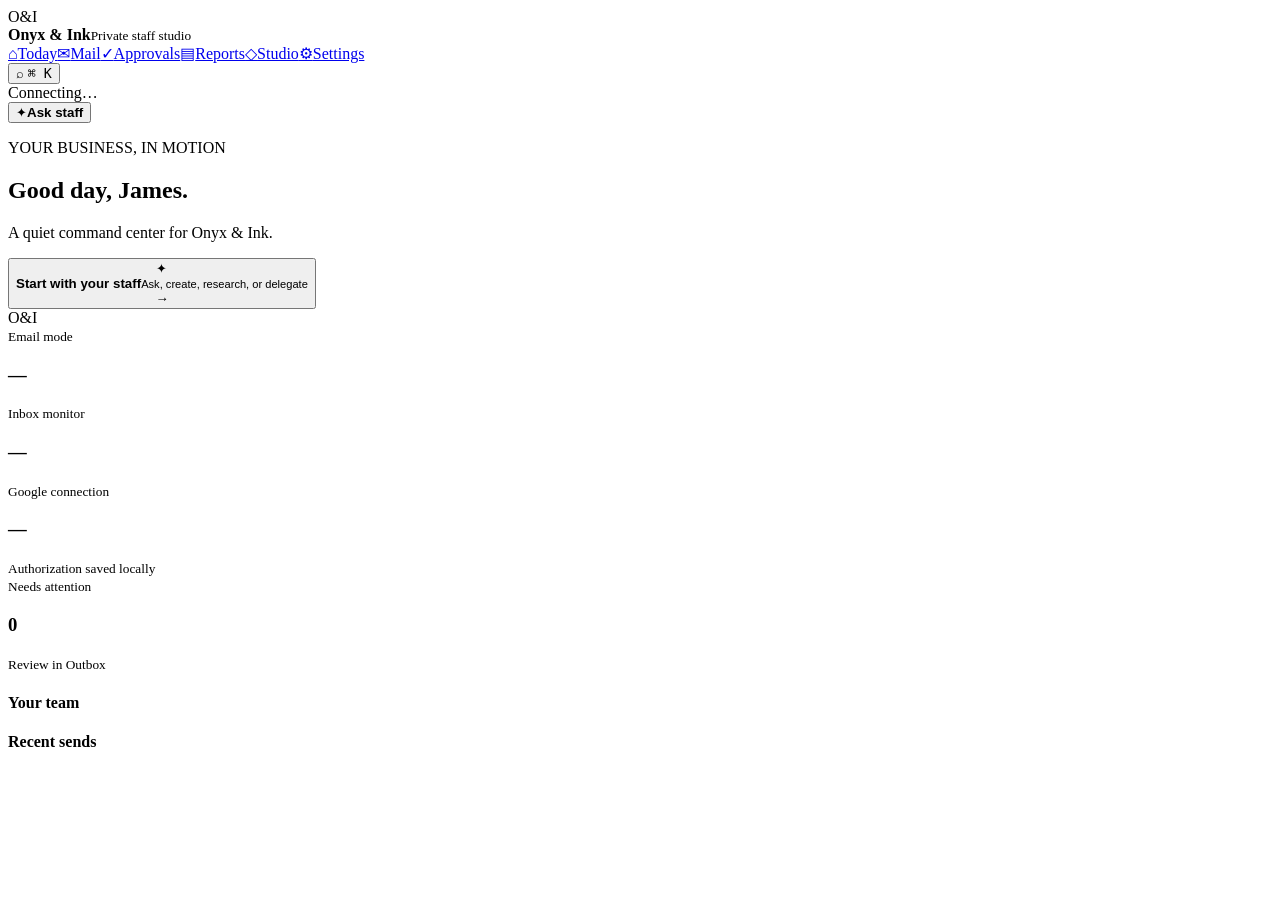
==== dashboard/index.html @ d78c7f20 "Back up Onyx and Ink application changes" ====
<!doctype html><html lang="en"><head><meta charset="utf-8"><meta name="viewport" content="width=device-width,initial-scale=1,viewport-fit=cover"><title>Onyx & Ink • Staff</title><link rel="stylesheet" href="/style.css?v=20261005-reports2"><script src="/app.js?v=20261005-reports2" defer></script></head><body>
<div class="app">
<header class="topbar"><div class="topbarInner">
<div class="brand"><div class="brandMark">O<span>&amp;</span>I</div><div><b>Onyx &amp; Ink</b><small>Private staff studio</small></div></div>
<nav class="nav" aria-label="Primary navigation">
<a href="/overview" data-nav="overview"><span class="navIcon">⌂</span><span>Today</span></a><a href="/inbox" data-nav="inbox"><span class="navIcon">✉</span><span>Mail</span><span class="bdg" id="unreadBadge" hidden></span></a><a href="/activity" data-nav="activity"><span class="navIcon">✓</span><span>Approvals</span><span class="bdg" id="actBadge" hidden></span></a><a href="/reports" data-nav="reports"><span class="navIcon">▤</span><span>Reports</span></a><a href="/files" data-nav="files"><span class="navIcon">◇</span><span>Studio</span></a><a href="/settings" data-nav="settings"><span class="navIcon">⚙</span><span>Settings</span></a>
</nav>
<div class="topActions"><button id="openPalette" class="kbd" type="button" aria-label="Search and jump">⌕ <kbd>⌘ K</kbd></button><div class="connectionPill"><span class="liveDot"></span><span id="connection">Connecting…</span></div></div>
</div></header>

<div class="ctr"><div class="toolbar"><div class="team" id="team"></div></div><button id="toggleChat" class="chatLaunch" aria-controls="chatPanel" aria-expanded="false"><span>✦</span><b>Ask staff</b></button>

<section class="pg" data-page="overview"><div class="hero"><div class="heroCopy"><p class="eyebrow">YOUR BUSINESS, IN MOTION</p><h1 id="greeting">Good day, James.</h1><p class="mut">A quiet command center for Onyx &amp; Ink.</p><button class="heroAction" id="heroChat" type="button"><span>✦</span><div><b>Start with your staff</b><small>Ask, create, research, or delegate</small></div><i>→</i></button></div><div class="heroOrb" aria-hidden="true"><i></i><i></i><i></i><span>O&amp;I</span></div></div>
<div class="grid g4"><article class="card"><small>Email mode</small><h3 id="mode">—</h3><small id="modeNote"></small></article><article class="card"><small>Inbox monitor</small><h3 id="monitor">—</h3><small id="monitorNote"></small></article><article class="card"><small>Google connection</small><h3 id="google">—</h3><small>Authorization saved locally</small></article><article class="card"><small>Needs attention</small><h3 id="attnCount">0</h3><small>Review in Outbox</small></article></div>
<h4>Your team</h4><div class="grid g4" id="agents"></div>
<h4>Recent sends</h4><div class="tableWrap"><table><tbody id="recent"></tbody></table></div></section>

<section class="pg" data-page="inbox" hidden><div class="inbox"><div class="list"><div class="head"><b>Inbox</b><div class="buttons"><button id="composeMail" class="btn sm">New email</button><button id="refreshInbox" class="btn g sm">Refresh</button></div></div>
<label class="lbl">Mailbox <select id="mailboxSelect"><option value="all">All inboxes</option></select></label><label class="lbl">Show <select id="inboxView"><option value="visible">Inbox</option><option value="hidden">Hidden from dashboard</option><option value="all">All dashboard messages</option></select></label><input id="inboxSearch" type="search" placeholder="Search loaded emails…" aria-label="Search emails"><div id="inboxNotice" role="status"></div><div id="inboxList"><p class="empty">Loading…</p></div><button id="moreInbox" class="btn g" hidden>Load more</button><p class="mut small">Cleanup hides older emails here only. Gmail keeps them.</p></div>
<div id="reader" hidden><div class="readerTools"><button id="hideMail" class="btn g sm">Hide from dashboard</button><button id="deleteMail" class="btn g sm">Delete from Gmail</button><button id="closeReader" class="btn g sm">Close</button></div><h2 id="mailSubject"></h2><small id="mailMeta"></small><pre id="mailBody"></pre><p class="mut small" id="mailAttachments"></p>
<div class="reply"><div class="bar">Reply as <select id="replySender"><option value="Owner">CEO</option><option value="Shared">Shared inbox</option><option value="Morgan">Morgan — COO</option><option value="Avery">Avery — Marketing</option><option value="Jordan">Jordan — IT</option><option value="Cameron">Cameron — Legal &amp; HR</option></select><span id="replyTo"></span></div>
<div class="draftTag" id="draftTag" hidden><span id="draftTagText"></span><span class="tweaks"><button type="button" class="lnk" id="regen">Regenerate</button><button type="button" class="lnk" data-tweak="Make it shorter">Shorter</button><button type="button" class="lnk" data-tweak="Make it friendlier">Friendlier</button><button type="button" class="lnk" data-tweak="Make it more formal">More formal</button></span></div>
<div class="attachmentPicker"><label class="btn g sm">Attach files <input id="replyFiles" type="file" multiple hidden></label><div id="replyFileList" class="attachmentList"></div></div><textarea id="replyBody" maxlength="20000" placeholder="Write your reply, or let an agent draft it…" aria-label="Reply message"></textarea>
<div class="buttons spread"><button id="askDraft" class="btn g">✦ Draft with <span id="draftWho">Morgan</span></button><span class="mut small">Ctrl+Enter to save</span><button id="sendReply" class="btn">Save for approval</button></div></div></div></div></section>

<section class="pg" data-page="activity" hidden><div class="head"><div><h2>Outbox</h2><p class="mut">Outside email waits here for approval. Important internal questions and staff updates send automatically. Unconfirmed mail is never resent automatically.</p></div><button id="checkDelivery" class="btn g">Check delivery</button></div>
<h4>Awaiting approval <span class="bdg" id="draftBadge" hidden></span></h4><div id="approvals"></div>
<h4>Needs attention</h4><div class="head"><p class="mut small" id="badHelp"></p><button id="dismissBad" class="btn g sm" hidden>Dismiss all</button></div><div id="attentionList"></div>
<h4>Sent history</h4><div class="tableWrap"><table><thead><tr><th>When</th><th>From / to</th><th>Message</th><th>Status</th></tr></thead><tbody id="rows"></tbody></table></div></section>

<section class="pg" data-page="reports" hidden><div class="head"><div><h2>Staff reports</h2><p class="mut">Every assignment has its own report inside a project.</p></div><button id="newReport" class="btn">New report</button></div><div class="projectToolbar"><label>Project <select id="reportProject" aria-label="Report project"></select></label><div class="newProject"><input id="newProjectName" maxlength="80" placeholder="New project name" aria-label="New project name"><button id="createProject" class="btn g">Create project</button><button id="deleteProject" class="btn danger">Delete project</button></div></div><p id="projectNotice" class="mut small">New agent reports save to the selected project.</p><div class="sw" id="reportFilters"></div><div class="rep"><div id="reportList"></div><div class="reportViewer"><div id="reportMeta" class="reportMeta" hidden><div><b id="reportName"></b><small id="reportDates"></small></div><div class="buttons"><button id="downloadReport" class="btn g">Download PDF</button><button id="exportReport" class="btn">Export to Google Docs</button><a id="openGoogleReport" class="btn g" target="_blank" rel="noopener noreferrer" hidden>Open Google Doc</a></div></div><article id="reportBody" class="reportDocument"><p class="empty">Select a report.</p></article></div></div></section>

<section class="pg" data-page="files" hidden><h2>Created files</h2><p class="mut">Reports and designs created in chat. Workspace documents are linked in the conversation.</p><div id="artifactList" class="grid g4"></div><h4>Recent agent actions</h4><div id="actionList"></div></section>
<section class="pg settingsPage" data-page="settings" hidden><div class="pageIntro"><p class="eyebrow">CONTROL CENTER</p><h2>Settings</h2><p class="mut">Connections, automations, and preferences—kept private on this Mac.</p></div>
<div class="row"><div><b>Dashboard inbox cleanup</b><br><small>Automatically hide older messages from this dashboard. Never deletes or archives Gmail mail. Hidden emails can be restored.</small></div><div class="buttons"><select id="cleanupDays" aria-label="Inbox cleanup"><option value="0">Never</option><option value="7">After 7 days</option><option value="30" selected>After 30 days</option><option value="90">After 90 days</option></select><button id="saveCleanup" class="btn g">Save cleanup</button></div></div>
<div class="row"><div><b>Outside email mode</b><br><small>Draft keeps customer and other outside messages for your approval. Staff and CEO messages send automatically.</small></div><div class="buttons"><select id="modeSelect" aria-label="Outside email mode"><option value="off">Off</option><option value="draft">Draft</option><option value="send">Live</option></select><button id="saveMode" class="btn g">Save mode</button></div></div>
<div class="row"><div><b>Email connection</b><br><small id="smtpNotice">Test authentication without sending mail.</small></div><button id="checkSmtp" class="btn g">Check connection</button></div>
<div class="row"><div><b>Important email copy</b><br><small><span id="importantCc"></span> receives a CC only for CEO blockers, urgent risks, failures, and messages requiring human input. Routine reports remain in the dashboard.</small></div></div>
<div class="row"><div><b>Inbox monitor</b><br><small id="monitorLine"></small></div><div class="buttons"><button id="start" class="btn">Start</button><button id="stop" class="btn g">Stop</button></div></div>
<div class="row"><div><b>Autonomous staff</b><br><small id="autonomyStatus">Loading…</small><label class="chk"><input id="autoEnabled" type="checkbox"> Keep each agent working independently during these hours</label><label>Objective <textarea id="autoObjective" maxlength="2000" rows="5"></textarea></label><label>Start time <input id="autoStart" type="time"></label><label>Stop time <input id="autoStop" type="time"></label><small>Agents continuously take the next useful assignment in their own departments. Leave both times blank to operate all day. Shared Groq pacing automatically pauses requests when request or token capacity requires it.</small></div><div class="buttons"><button id="stopAutonomy" class="btn g">Stop now</button><button id="runAutonomy" class="btn g">Start now</button><button id="saveAutonomy" class="btn">Save hours</button></div></div>
<div class="row"><div><b>Wi-Fi access</b><br><small id="wifiUrl"></small><br><a href="/ca.crt">Download local trust certificate</a><p id="wifiPassword" class="mono"></p></div><button id="showWifiPassword" class="btn g">Show password on this Mac</button></div>
<div class="row"><div><b>Google Workspace</b><br><small id="workspaceStatus"></small><p class="mut small">Connect Drive, Docs, Sheets, Slides, and your calendar on this Mac. If Google reports a disabled service, enable that API in your existing Google Cloud project.</p><p id="workspaceNotice" class="mut small"></p></div><div class="buttons"><button id="checkWorkspace" class="btn g">Check connection</button><button id="connectWorkspace" class="btn g">Connect Google Workspace</button></div></div>
<div class="row"><div><b>Cloudflare designs</b><br><small id="cloudflareStatus"></small><label>Account ID <input id="cfAccount" autocomplete="off" maxlength="32" placeholder="Cloudflare account ID"></label><label>API token <input id="cfToken" type="password" autocomplete="off" placeholder="Workers AI token (blank keeps current)"></label><label class="chk"><input id="cfFree" type="checkbox"> My Cloudflare account uses the Workers Free plan</label><small>50 image attempts per day locally; no paid fallback. Credentials stay on this Mac.</small></div><div class="buttons"><button id="testCloudflare" class="btn g">Test image generation</button><button id="saveCloudflare" class="btn g">Save Cloudflare</button></div></div>
<div class="row"><div><b>Tavily web research</b><br><small id="tavilyStatus">Enter a Tavily API key to give every agent current web search.</small><label>API key <input id="tavilyToken" type="password" autocomplete="off" placeholder="Tavily key (blank keeps current)"></label><small>Uses Tavily’s free monthly credits. The key stays on this Mac and is never returned to the browser.</small></div><div class="buttons"><button id="testTavily" class="btn g">Test search</button><button id="saveTavily" class="btn">Save Tavily</button></div></div>
<div><div class="head"><div><b>Agent email signatures</b><p class="mut small">Edit the plain-text signature automatically added to drafts, replies, reports, and staff updates.</p></div><div class="buttons"><button id="resetSignatures" class="btn g">Restore defaults</button><button id="saveSignatures" class="btn">Save signatures</button></div></div><div id="signatureList" class="grid g4"></div></div>
<div class="row"><div><b>Telegram agent chat</b><br><small id="telegramStatus"></small><br><input id="telegramToken" type="password" autocomplete="off" placeholder="Bot token (blank keeps current)"><label class="chk"><input id="telegramEnabled" type="checkbox"> Enable Telegram</label><p id="telegramPairCode" class="mut"></p></div><div class="buttons"><button id="saveTelegram" class="btn g">Save</button><button id="pairTelegram" class="btn g">Pairing code</button></div></div></section>
</div>

<aside class="right" id="chatPanel" hidden><div class="needsBox"><h4>Needs attention <span class="bdg" id="needBadge" hidden></span></h4><div id="needs"></div></div>
<div class="chat"><label class="chatSwitch">Chat with <select id="chatAgent" aria-label="Chat agent"><option>Morgan</option><option>Avery</option><option>Jordan</option><option>Cameron</option></select></label><div class="head"><h4>Ask <span id="cw"></span></h4><button id="closeChat" class="btn g sm" aria-label="Close agent chat">Close</button></div><div id="chatHistory" class="msgs"></div><div class="chips" id="chips"></div>
<form id="chatForm" class="in"><input id="chatBody" maxlength="4000" placeholder="Ask your agent…" aria-label="Message to agent" required><button id="sendChat" class="btn">Send</button></form><p id="chatNotice" class="small mut" role="status"></p><small class="mut">Shared with Telegram · create reports, designs, and Workspace files. Internal questions send automatically; outside email requires approval.</small></div></aside></div>

<dialog id="confirmDlg"><div class="confirmGlyph" aria-hidden="true">✓</div><p class="eyebrow">ONE LAST CHECK</p><h2>Please confirm</h2><p id="confirmText"></p><div class="confirmActions"><button id="confirmNo" class="btn g" type="button">Cancel</button><button id="confirmOk" class="btn" type="button">Confirm</button></div></dialog>
<dialog id="reportEditor"><div class="buttons spread"><div><p class="eyebrow">PROJECT REPORT</p><h2>Create report</h2></div><button id="closeReportEditor" class="btn g sm" type="button">Close</button></div><p id="reportProjectLabel" class="mut"></p><label>Prepared by <select id="reportAgent"><option>Morgan</option><option>Avery</option><option>Jordan</option><option>Cameron</option></select></label><label>Report title <input id="reportTitle" maxlength="160" placeholder="Clear report name"></label><label>Report <textarea id="reportText" maxlength="50000" rows="14" placeholder="Write the report here…"></textarea></label><div class="buttons spread"><button id="cancelReport" class="btn g" type="button">Cancel</button><button id="saveReport" class="btn" type="button">Create report</button></div></dialog>
<div id="toasts" aria-live="polite"></div>
<dialog id="palette"><input id="paletteInput" placeholder="Jump to a page, agent or action…" autocomplete="off" aria-label="Command search"><div id="paletteList"></div></dialog>
<dialog id="composeDetail"><h2>New email</h2><label>From <select id="composeSender"><option value="Owner">CEO</option><option value="Shared">Shared inbox</option><option value="Morgan">Morgan</option><option value="Avery">Avery</option><option value="Jordan">Jordan</option><option value="Cameron">Cameron</option></select></label><label>To <input id="composeTo" type="email" placeholder="One recipient’s email" required></label><label>Subject <input id="composeSubject" maxlength="190" required></label><div class="attachmentPicker"><label class="btn g sm">Attach files <input id="composeFiles" type="file" multiple hidden></label><div id="composeFileList" class="attachmentList"></div></div><textarea id="composeBody" maxlength="20000" aria-label="Email body"></textarea><p class="mut small">The configured owner BCC address is included.</p><div class="buttons spread"><button id="composeClose" class="btn g">Cancel</button><button id="sendCompose" class="btn">Send email</button></div></dialog>
<dialog id="detail"><div class="buttons spread"><h2 id="detailTitle"></h2><button id="close" class="btn g sm">Close</button></div><p id="detailMeta" class="mut"></p><pre id="detailBody"></pre><div class="buttons" id="detailActions"></div></dialog>
</body></html>
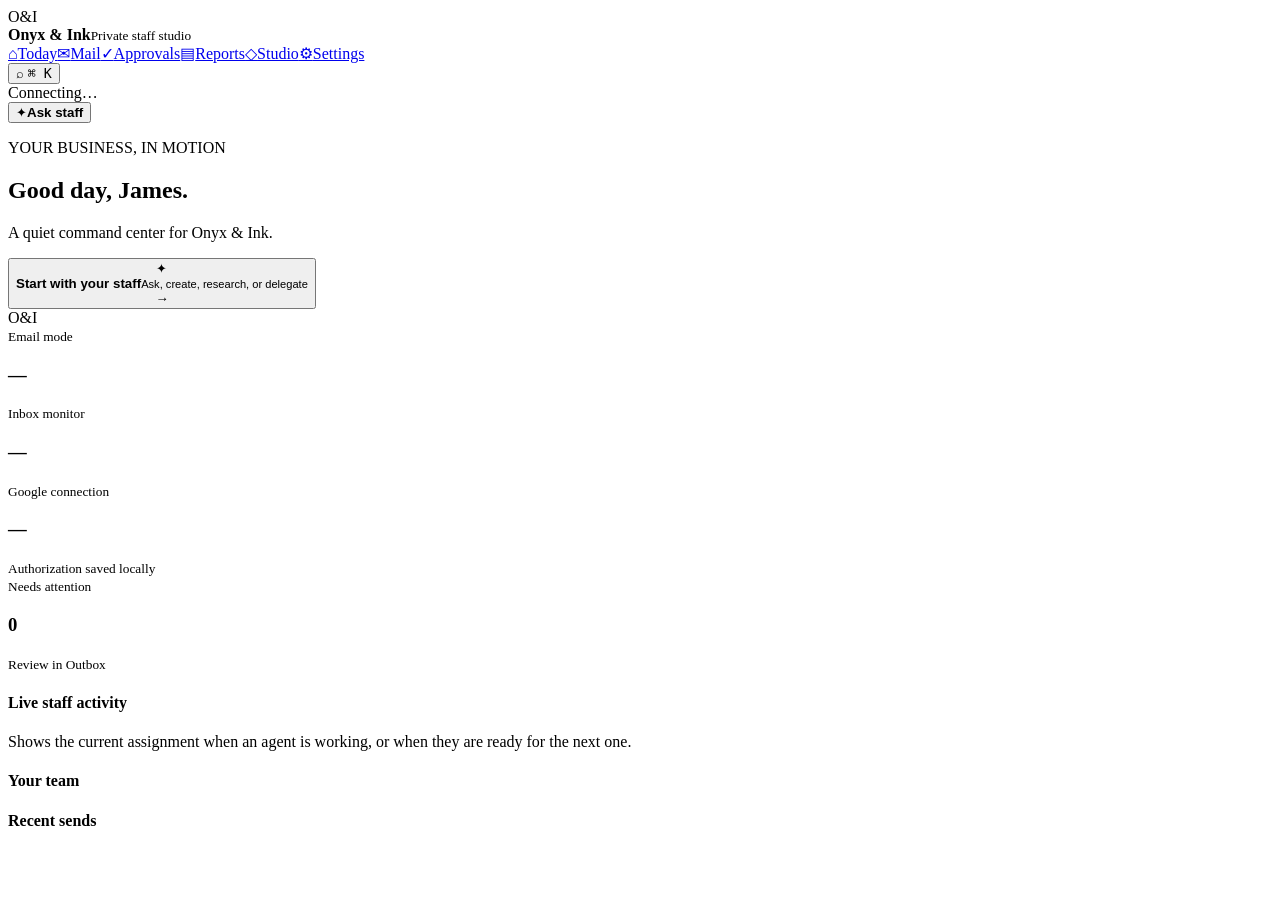
==== commit 5476da5c: "Back up dashboard improvements" ====
--- a/dashboard/index.html
+++ b/dashboard/index.html
@@ -1,4 +1,4 @@
-<!doctype html><html lang="en"><head><meta charset="utf-8"><meta name="viewport" content="width=device-width,initial-scale=1,viewport-fit=cover"><title>Onyx & Ink • Staff</title><link rel="stylesheet" href="/style.css?v=20261005-reports2"><script src="/app.js?v=20261005-reports2" defer></script></head><body>
+<!doctype html><html lang="en"><head><meta charset="utf-8"><meta name="viewport" content="width=device-width,initial-scale=1,viewport-fit=cover"><title>Onyx & Ink • Staff</title><link rel="stylesheet" href="/style.css?v=20261009-et"><script src="/app.js?v=20261009-et" defer></script></head><body>
 <div class="app">
 <header class="topbar"><div class="topbarInner">
 <div class="brand"><div class="brandMark">O<span>&amp;</span>I</div><div><b>Onyx &amp; Ink</b><small>Private staff studio</small></div></div>
@@ -12,13 +12,14 @@
 
 <section class="pg" data-page="overview"><div class="hero"><div class="heroCopy"><p class="eyebrow">YOUR BUSINESS, IN MOTION</p><h1 id="greeting">Good day, James.</h1><p class="mut">A quiet command center for Onyx &amp; Ink.</p><button class="heroAction" id="heroChat" type="button"><span>✦</span><div><b>Start with your staff</b><small>Ask, create, research, or delegate</small></div><i>→</i></button></div><div class="heroOrb" aria-hidden="true"><i></i><i></i><i></i><span>O&amp;I</span></div></div>
 <div class="grid g4"><article class="card"><small>Email mode</small><h3 id="mode">—</h3><small id="modeNote"></small></article><article class="card"><small>Inbox monitor</small><h3 id="monitor">—</h3><small id="monitorNote"></small></article><article class="card"><small>Google connection</small><h3 id="google">—</h3><small>Authorization saved locally</small></article><article class="card"><small>Needs attention</small><h3 id="attnCount">0</h3><small>Review in Outbox</small></article></div>
+<h4>Live staff activity</h4><p class="mut small">Shows the current assignment when an agent is working, or when they are ready for the next one.</p><div class="grid g4" id="agentActivity"></div>
 <h4>Your team</h4><div class="grid g4" id="agents"></div>
 <h4>Recent sends</h4><div class="tableWrap"><table><tbody id="recent"></tbody></table></div></section>
 
 <section class="pg" data-page="inbox" hidden><div class="inbox"><div class="list"><div class="head"><b>Inbox</b><div class="buttons"><button id="composeMail" class="btn sm">New email</button><button id="refreshInbox" class="btn g sm">Refresh</button></div></div>
 <label class="lbl">Mailbox <select id="mailboxSelect"><option value="all">All inboxes</option></select></label><label class="lbl">Show <select id="inboxView"><option value="visible">Inbox</option><option value="hidden">Hidden from dashboard</option><option value="all">All dashboard messages</option></select></label><input id="inboxSearch" type="search" placeholder="Search loaded emails…" aria-label="Search emails"><div id="inboxNotice" role="status"></div><div id="inboxList"><p class="empty">Loading…</p></div><button id="moreInbox" class="btn g" hidden>Load more</button><p class="mut small">Cleanup hides older emails here only. Gmail keeps them.</p></div>
 <div id="reader" hidden><div class="readerTools"><button id="hideMail" class="btn g sm">Hide from dashboard</button><button id="deleteMail" class="btn g sm">Delete from Gmail</button><button id="closeReader" class="btn g sm">Close</button></div><h2 id="mailSubject"></h2><small id="mailMeta"></small><pre id="mailBody"></pre><p class="mut small" id="mailAttachments"></p>
-<div class="reply"><div class="bar">Reply as <select id="replySender"><option value="Owner">CEO</option><option value="Shared">Shared inbox</option><option value="Morgan">Morgan — COO</option><option value="Avery">Avery — Marketing</option><option value="Jordan">Jordan — IT</option><option value="Cameron">Cameron — Legal &amp; HR</option></select><span id="replyTo"></span></div>
+<div class="reply"><div class="bar">Reply as <select id="replySender"><option value="Owner">James — CEO</option><option value="Shared">Shared inbox</option><option value="Morgan">Morgan — COO</option><option value="Avery">Avery — Marketing</option><option value="Jordan">Jordan — IT</option><option value="Cameron">Cameron — Legal &amp; HR</option></select><span id="replyTo"></span></div>
 <div class="draftTag" id="draftTag" hidden><span id="draftTagText"></span><span class="tweaks"><button type="button" class="lnk" id="regen">Regenerate</button><button type="button" class="lnk" data-tweak="Make it shorter">Shorter</button><button type="button" class="lnk" data-tweak="Make it friendlier">Friendlier</button><button type="button" class="lnk" data-tweak="Make it more formal">More formal</button></span></div>
 <div class="attachmentPicker"><label class="btn g sm">Attach files <input id="replyFiles" type="file" multiple hidden></label><div id="replyFileList" class="attachmentList"></div></div><textarea id="replyBody" maxlength="20000" placeholder="Write your reply, or let an agent draft it…" aria-label="Reply message"></textarea>
 <div class="buttons spread"><button id="askDraft" class="btn g">✦ Draft with <span id="draftWho">Morgan</span></button><span class="mut small">Ctrl+Enter to save</span><button id="sendReply" class="btn">Save for approval</button></div></div></div></div></section>
@@ -28,32 +29,35 @@
 <h4>Needs attention</h4><div class="head"><p class="mut small" id="badHelp"></p><button id="dismissBad" class="btn g sm" hidden>Dismiss all</button></div><div id="attentionList"></div>
 <h4>Sent history</h4><div class="tableWrap"><table><thead><tr><th>When</th><th>From / to</th><th>Message</th><th>Status</th></tr></thead><tbody id="rows"></tbody></table></div></section>
 
-<section class="pg" data-page="reports" hidden><div class="head"><div><h2>Staff reports</h2><p class="mut">Every assignment has its own report inside a project.</p></div><button id="newReport" class="btn">New report</button></div><div class="projectToolbar"><label>Project <select id="reportProject" aria-label="Report project"></select></label><div class="newProject"><input id="newProjectName" maxlength="80" placeholder="New project name" aria-label="New project name"><button id="createProject" class="btn g">Create project</button><button id="deleteProject" class="btn danger">Delete project</button></div></div><p id="projectNotice" class="mut small">New agent reports save to the selected project.</p><div class="sw" id="reportFilters"></div><div class="rep"><div id="reportList"></div><div class="reportViewer"><div id="reportMeta" class="reportMeta" hidden><div><b id="reportName"></b><small id="reportDates"></small></div><div class="buttons"><button id="downloadReport" class="btn g">Download PDF</button><button id="exportReport" class="btn">Export to Google Docs</button><a id="openGoogleReport" class="btn g" target="_blank" rel="noopener noreferrer" hidden>Open Google Doc</a></div></div><article id="reportBody" class="reportDocument"><p class="empty">Select a report.</p></article></div></div></section>
+<section class="pg" data-page="reports" hidden><div class="head"><div><h2>Staff reports</h2><p class="mut">Every assignment has its own report inside a project.</p></div><button id="newReport" class="btn">New report</button></div><div class="projectToolbar"><label>Project <select id="reportProject" aria-label="Report project"></select></label><div class="newProject"><input id="newProjectName" maxlength="80" placeholder="New project name" aria-label="New project name"><button id="createProject" class="btn g">Create project</button><button id="deleteProject" class="btn danger">Delete project</button></div></div><p id="projectNotice" class="mut small">New agent reports save to the selected project.</p><details class="row" open><summary><b>Project overview and agent briefing</b></summary><p class="mut small">Every new dashboard and Telegram conversation receives this background, goals, desired outcomes, scope, and decisions.</p><textarea id="projectOverview" maxlength="20000" rows="12" aria-label="Project overview"></textarea><div class="buttons"><button id="saveProjectOverview" class="btn">Save overview</button></div></details><div class="sw" id="reportFilters"></div><div class="rep"><div id="reportList"></div><div class="reportViewer"><div id="reportMeta" class="reportMeta" hidden><div><b id="reportName"></b><small id="reportDates"></small></div><div class="buttons"><button id="downloadReport" class="btn g">Download PDF</button><button id="exportReport" class="btn">Export to Google Docs</button><a id="openGoogleReport" class="btn g" target="_blank" rel="noopener noreferrer" hidden>Open Google Doc</a></div></div><article id="reportBody" class="reportDocument"><p class="empty">Select a report.</p></article></div></div></section>
 
 <section class="pg" data-page="files" hidden><h2>Created files</h2><p class="mut">Reports and designs created in chat. Workspace documents are linked in the conversation.</p><div id="artifactList" class="grid g4"></div><h4>Recent agent actions</h4><div id="actionList"></div></section>
-<section class="pg settingsPage" data-page="settings" hidden><div class="pageIntro"><p class="eyebrow">CONTROL CENTER</p><h2>Settings</h2><p class="mut">Connections, automations, and preferences—kept private on this Mac.</p></div>
+<section class="pg settingsPage" data-page="settings" hidden><div class="pageIntro"><p class="eyebrow">CONTROL CENTER</p><h2>Settings</h2><p class="mut">Connections, automations, and preferences—kept private on this Windows PC.</p></div>
+<div class="row"><div><b>Agent models and fallback</b><p id="modelRoutingStatus" class="mut small">Loading agent connections…</p><small>Agents use their assigned cloud model first, then available cloud backups. Images use compatible vision models; text-only models are skipped. OpenRouter free models are the final fallback.</small></div></div>
+<div class="row"><div><b>Cloud model connections</b><p class="mut small">Blank keys keep the existing connection. Gemini Pro stays unavailable unless paid use is explicitly configured; use a verified free Flash model for free-only operation.</p><label>Cerebras API key <input id="cerebrasKey" type="password" autocomplete="off" placeholder="Blank keeps current"></label><label>Cerebras model <input id="cerebrasModel" value="gpt-oss-120b"></label><label>Gemini API key <input id="geminiKey" type="password" autocomplete="off" placeholder="Blank keeps current"></label><label>Gemini model <input id="geminiModel" value="gemini-3.1-pro-preview"></label><label class="chk"><input id="geminiFree" type="checkbox"> I verified free API access for this Gemini model in my account</label><label>Mistral API key <input id="mistralKey" type="password" autocomplete="off" placeholder="Blank keeps current"></label><label>Mistral model <input id="mistralModel" value="codestral-latest"></label><label class="chk"><input id="mistralFree" type="checkbox"> I verified free API access for this Mistral model in my account</label><label>OpenRouter API key <input id="openrouterKey" type="password" autocomplete="off" placeholder="Final fallback key"></label><label>OpenRouter fallback model <input id="openrouterModel" value="openrouter/free"></label><p id="modelSettingsNotice" class="mut small"></p></div><button id="saveModelSettings" class="btn g">Save cloud models</button></div>
 <div class="row"><div><b>Dashboard inbox cleanup</b><br><small>Automatically hide older messages from this dashboard. Never deletes or archives Gmail mail. Hidden emails can be restored.</small></div><div class="buttons"><select id="cleanupDays" aria-label="Inbox cleanup"><option value="0">Never</option><option value="7">After 7 days</option><option value="30" selected>After 30 days</option><option value="90">After 90 days</option></select><button id="saveCleanup" class="btn g">Save cleanup</button></div></div>
 <div class="row"><div><b>Outside email mode</b><br><small>Draft keeps customer and other outside messages for your approval. Staff and CEO messages send automatically.</small></div><div class="buttons"><select id="modeSelect" aria-label="Outside email mode"><option value="off">Off</option><option value="draft">Draft</option><option value="send">Live</option></select><button id="saveMode" class="btn g">Save mode</button></div></div>
 <div class="row"><div><b>Email connection</b><br><small id="smtpNotice">Test authentication without sending mail.</small></div><button id="checkSmtp" class="btn g">Check connection</button></div>
-<div class="row"><div><b>Important email copy</b><br><small><span id="importantCc"></span> receives a CC only for CEO blockers, urgent risks, failures, and messages requiring human input. Routine reports remain in the dashboard.</small></div></div>
+<div class="row"><div><b>Vice President email</b><br><small>Jaunee · Vice President · <span id="importantCc"></span>. Her address is treated as internal and receives a CC for CEO blockers, urgent risks, failures, and messages requiring human input.</small></div></div>
 <div class="row"><div><b>Inbox monitor</b><br><small id="monitorLine"></small></div><div class="buttons"><button id="start" class="btn">Start</button><button id="stop" class="btn g">Stop</button></div></div>
-<div class="row"><div><b>Autonomous staff</b><br><small id="autonomyStatus">Loading…</small><label class="chk"><input id="autoEnabled" type="checkbox"> Keep each agent working independently during these hours</label><label>Objective <textarea id="autoObjective" maxlength="2000" rows="5"></textarea></label><label>Start time <input id="autoStart" type="time"></label><label>Stop time <input id="autoStop" type="time"></label><small>Agents continuously take the next useful assignment in their own departments. Leave both times blank to operate all day. Shared Groq pacing automatically pauses requests when request or token capacity requires it.</small></div><div class="buttons"><button id="stopAutonomy" class="btn g">Stop now</button><button id="runAutonomy" class="btn g">Start now</button><button id="saveAutonomy" class="btn">Save hours</button></div></div>
-<div class="row"><div><b>Wi-Fi access</b><br><small id="wifiUrl"></small><br><a href="/ca.crt">Download local trust certificate</a><p id="wifiPassword" class="mono"></p></div><button id="showWifiPassword" class="btn g">Show password on this Mac</button></div>
-<div class="row"><div><b>Google Workspace</b><br><small id="workspaceStatus"></small><p class="mut small">Connect Drive, Docs, Sheets, Slides, and your calendar on this Mac. If Google reports a disabled service, enable that API in your existing Google Cloud project.</p><p id="workspaceNotice" class="mut small"></p></div><div class="buttons"><button id="checkWorkspace" class="btn g">Check connection</button><button id="connectWorkspace" class="btn g">Connect Google Workspace</button></div></div>
-<div class="row"><div><b>Cloudflare designs</b><br><small id="cloudflareStatus"></small><label>Account ID <input id="cfAccount" autocomplete="off" maxlength="32" placeholder="Cloudflare account ID"></label><label>API token <input id="cfToken" type="password" autocomplete="off" placeholder="Workers AI token (blank keeps current)"></label><label class="chk"><input id="cfFree" type="checkbox"> My Cloudflare account uses the Workers Free plan</label><small>50 image attempts per day locally; no paid fallback. Credentials stay on this Mac.</small></div><div class="buttons"><button id="testCloudflare" class="btn g">Test image generation</button><button id="saveCloudflare" class="btn g">Save Cloudflare</button></div></div>
-<div class="row"><div><b>Tavily web research</b><br><small id="tavilyStatus">Enter a Tavily API key to give every agent current web search.</small><label>API key <input id="tavilyToken" type="password" autocomplete="off" placeholder="Tavily key (blank keeps current)"></label><small>Uses Tavily’s free monthly credits. The key stays on this Mac and is never returned to the browser.</small></div><div class="buttons"><button id="testTavily" class="btn g">Test search</button><button id="saveTavily" class="btn">Save Tavily</button></div></div>
+<div class="row"><div><b>Autonomous staff</b><br><small id="autonomyStatus">Loading…</small><label class="chk"><input id="autoEnabled" type="checkbox"> Keep each agent working independently during these hours</label><label>Objective <textarea id="autoObjective" maxlength="2000" rows="5"></textarea></label><label>Start time <input id="autoStart" type="time"></label><label>Stop time <input id="autoStop" type="time"></label><small>Agents continuously take the next useful assignment in their own departments. Leave both times blank to operate all day. James and Jaunee receive one confirmation email when staff changes from off to on; service restarts do not send another. Shared Groq pacing automatically pauses requests when request or token capacity requires it.</small></div><div class="buttons"><button id="stopAutonomy" class="btn g">Stop now</button><button id="runAutonomy" class="btn g">Start now</button><button id="saveAutonomy" class="btn">Save hours</button></div></div>
+<div class="row"><div><b id="accessTitle">Wi-Fi access</b><br><small id="wifiUrl"></small><br><a id="accessCertificate" href="/ca.crt">Download local trust certificate</a><p id="wifiPassword" class="mono"></p></div><button id="showWifiPassword" class="btn g">Show password on this Windows PC</button></div>
+<div class="row"><div><b>Google Workspace</b><br><small id="workspaceStatus"></small><p class="mut small">Connect Drive, Docs, Sheets, Slides, and your calendar on this Windows PC. If Google reports a disabled service, enable that API in your existing Google Cloud project.</p><p id="workspaceNotice" class="mut small"></p></div><div class="buttons"><button id="checkWorkspace" class="btn g">Check connection</button><button id="connectWorkspace" class="btn g">Connect Google Workspace</button></div></div>
+<div class="row"><div><b>Cloudflare designs</b><br><small id="cloudflareStatus"></small><label>Account ID <input id="cfAccount" autocomplete="off" maxlength="32" placeholder="Cloudflare account ID"></label><label>API token <input id="cfToken" type="password" autocomplete="off" placeholder="Workers AI token (blank keeps current)"></label><label class="chk"><input id="cfFree" type="checkbox"> My Cloudflare account uses the Workers Free plan</label><small>50 image attempts per day locally; no paid fallback. Credentials stay on this Windows PC.</small></div><div class="buttons"><button id="testCloudflare" class="btn g">Test image generation</button><button id="saveCloudflare" class="btn g">Save Cloudflare</button></div></div>
+<div class="row"><div><b>Square storefront</b><br><small id="squareStatus">Connect Square Sandbox first. Jordan will publish approved products only after a successful test.</small><label>Environment <select id="squareEnvironment"><option value="sandbox">Sandbox — safe testing</option><option value="production">Production — live catalog</option></select></label><label>Access token <input id="squareToken" type="password" autocomplete="off" placeholder="Blank keeps current token"></label><small>Square Catalog API is free. Payment processing fees apply only to completed sales. The token stays on this Windows PC.</small></div><div class="buttons"><button id="testSquare" class="btn g">Test Square</button><button id="saveSquare" class="btn g">Save Square</button></div></div><div class="row"><div><b>Tavily web research</b><br><small id="tavilyStatus">Enter a Tavily API key to give every agent current web search.</small><label>API key <input id="tavilyToken" type="password" autocomplete="off" placeholder="Tavily key (blank keeps current)"></label><small>Uses Tavily’s free monthly credits. The key stays on this Windows PC and is never returned to the browser.</small></div><div class="buttons"><button id="testTavily" class="btn g">Test search</button><button id="saveTavily" class="btn">Save Tavily</button></div></div>
 <div><div class="head"><div><b>Agent email signatures</b><p class="mut small">Edit the plain-text signature automatically added to drafts, replies, reports, and staff updates.</p></div><div class="buttons"><button id="resetSignatures" class="btn g">Restore defaults</button><button id="saveSignatures" class="btn">Save signatures</button></div></div><div id="signatureList" class="grid g4"></div></div>
-<div class="row"><div><b>Telegram agent chat</b><br><small id="telegramStatus"></small><br><input id="telegramToken" type="password" autocomplete="off" placeholder="Bot token (blank keeps current)"><label class="chk"><input id="telegramEnabled" type="checkbox"> Enable Telegram</label><p id="telegramPairCode" class="mut"></p></div><div class="buttons"><button id="saveTelegram" class="btn g">Save</button><button id="pairTelegram" class="btn g">Pairing code</button></div></div></section>
+<div class="row"><div><b>Discord staff workspace</b><br><small id="discordStatus">Token needed</small><br><input id="discordToken" type="password" autocomplete="off" placeholder="Discord bot token"><label class="chk"><input id="discordEnabled" type="checkbox"> Enable Discord listener</label><p class="mut small">Set up a Staff Hub with staff floor, requests, daily briefs, and optional private agent channels. Enable Developer Mode for IDs and Message Content Intent in Discord Developer Portal.</p><div class="grid g4"><label>Server ID <input id="discordGuild" maxlength="22"></label><label>Staff floor ID <input id="discordStaffChannel" maxlength="22"></label><label>Requests ID <input id="discordRequestsChannel" maxlength="22"></label><label>Daily briefs ID <input id="discordDailyBriefChannel" maxlength="22"></label><label>Morgan channel <input id="discordMorganChannel" maxlength="22"></label><label>Avery channel <input id="discordAveryChannel" maxlength="22"></label><label>Jordan channel <input id="discordJordanChannel" maxlength="22"></label><label>Cameron channel <input id="discordCameronChannel" maxlength="22"></label></div><div class="buttons"><button id="testDiscord" class="btn g">Test Discord</button><button id="createDiscordWorkspace" class="btn g">Create staff channels</button><button id="saveDiscord" class="btn g">Save Discord workspace</button></div></div><div class="row"><div><b>Telegram shared agent chat</b><br><small id="telegramStatus"></small><br><input id="telegramToken" type="password" autocomplete="off" placeholder="Shared bot token (blank keeps current)"><label class="chk"><input id="telegramEnabled" type="checkbox"> Enable shared bot polling</label><small>Use this bot with private group Topics for separate agent conversations. Files can be sent in each assigned topic.</small><p id="telegramPairCode" class="mut"></p></div><div class="buttons"><button id="testTelegram" class="btn g">Test connection</button><button id="saveTelegram" class="btn g">Save shared bot</button><button id="pairTelegram" class="btn g">Shared pairing code</button></div></div>
+<div class="row"><div><b>Dedicated Telegram bots</b><br><small>Optional: connect one bot per agent. Each bot has a separate private conversation, pairing code, and file workspace. Leave a token blank to retain it locally.</small><div class="grid g4"><label>Morgan bot <input id="telegramMorganToken" type="password" autocomplete="off" placeholder="Bot token"><span id="telegramMorganStatus" class="mut small"></span><label class="chk"><input id="telegramMorganEnabled" type="checkbox"> Enable</label><button id="pairTelegramMorgan" class="btn g sm" type="button">Pair Morgan</button></label><label>Avery bot <input id="telegramAveryToken" type="password" autocomplete="off" placeholder="Bot token"><span id="telegramAveryStatus" class="mut small"></span><label class="chk"><input id="telegramAveryEnabled" type="checkbox"> Enable</label><button id="pairTelegramAvery" class="btn g sm" type="button">Pair Avery</button></label><label>Jordan bot <input id="telegramJordanToken" type="password" autocomplete="off" placeholder="Bot token"><span id="telegramJordanStatus" class="mut small"></span><label class="chk"><input id="telegramJordanEnabled" type="checkbox"> Enable</label><button id="pairTelegramJordan" class="btn g sm" type="button">Pair Jordan</button></label><label>Cameron bot <input id="telegramCameronToken" type="password" autocomplete="off" placeholder="Bot token"><span id="telegramCameronStatus" class="mut small"></span><label class="chk"><input id="telegramCameronEnabled" type="checkbox"> Enable</label><button id="pairTelegramCameron" class="btn g sm" type="button">Pair Cameron</button></label></div><p id="telegramAgentPairCode" class="mut"></p></div><div class="buttons"><button id="saveTelegramAgents" class="btn g">Save dedicated bots</button></div></div><div class="row"><div><b>Morgan daily Telegram brief</b><br><small>Posts one project and assignment brief daily through Morgan’s dedicated bot. Make Morgan an administrator of the target channel.</small><label>Channel ID or public username <input id="telegramDailyBriefChat" autocomplete="off" maxlength="40" placeholder="-1001234567890 or @channelname"></label><label>Daily time <input id="telegramDailyBriefTime" type="time" value="09:00"></label></div><div class="buttons"><button id="saveTelegramDailyBrief" class="btn g">Save daily brief</button><button id="testTelegramDailyBrief" class="btn g">Send test brief</button></div></div></section>
 </div>
 
 <aside class="right" id="chatPanel" hidden><div class="needsBox"><h4>Needs attention <span class="bdg" id="needBadge" hidden></span></h4><div id="needs"></div></div>
 <div class="chat"><label class="chatSwitch">Chat with <select id="chatAgent" aria-label="Chat agent"><option>Morgan</option><option>Avery</option><option>Jordan</option><option>Cameron</option></select></label><div class="head"><h4>Ask <span id="cw"></span></h4><button id="closeChat" class="btn g sm" aria-label="Close agent chat">Close</button></div><div id="chatHistory" class="msgs"></div><div class="chips" id="chips"></div>
-<form id="chatForm" class="in"><input id="chatBody" maxlength="4000" placeholder="Ask your agent…" aria-label="Message to agent" required><button id="sendChat" class="btn">Send</button></form><p id="chatNotice" class="small mut" role="status"></p><small class="mut">Shared with Telegram · create reports, designs, and Workspace files. Internal questions send automatically; outside email requires approval.</small></div></aside></div>
+<div class="attachmentPicker"><label class="btn g sm">Attach to chat <input id="chatFiles" type="file" multiple accept=".png,.jpg,.jpeg,.webp,.pdf,.doc,.docx,.ppt,.pptx,.xls,.xlsx,.txt,.md,.csv" hidden></label><div id="chatFileList" class="attachmentList"></div></div><small class="mut">Selected files are sent to cloud AI. Up to 3 images/scanned pages; PDFs up to 20 pages. Reattach files for follow-up analysis. Audio and video are not supported yet.</small><form id="chatForm" class="in"><input id="chatBody" maxlength="4000" placeholder="Ask your agent…" aria-label="Message to agent" required><button id="sendChat" class="btn">Send</button></form><p id="chatNotice" class="small mut" role="status"></p><small class="mut">Shared with Telegram · create reports, designs, and Workspace files. Internal questions send automatically; outside email requires approval.</small></div></aside></div>
 
 <dialog id="confirmDlg"><div class="confirmGlyph" aria-hidden="true">✓</div><p class="eyebrow">ONE LAST CHECK</p><h2>Please confirm</h2><p id="confirmText"></p><div class="confirmActions"><button id="confirmNo" class="btn g" type="button">Cancel</button><button id="confirmOk" class="btn" type="button">Confirm</button></div></dialog>
 <dialog id="reportEditor"><div class="buttons spread"><div><p class="eyebrow">PROJECT REPORT</p><h2>Create report</h2></div><button id="closeReportEditor" class="btn g sm" type="button">Close</button></div><p id="reportProjectLabel" class="mut"></p><label>Prepared by <select id="reportAgent"><option>Morgan</option><option>Avery</option><option>Jordan</option><option>Cameron</option></select></label><label>Report title <input id="reportTitle" maxlength="160" placeholder="Clear report name"></label><label>Report <textarea id="reportText" maxlength="50000" rows="14" placeholder="Write the report here…"></textarea></label><div class="buttons spread"><button id="cancelReport" class="btn g" type="button">Cancel</button><button id="saveReport" class="btn" type="button">Create report</button></div></dialog>
 <div id="toasts" aria-live="polite"></div>
 <dialog id="palette"><input id="paletteInput" placeholder="Jump to a page, agent or action…" autocomplete="off" aria-label="Command search"><div id="paletteList"></div></dialog>
-<dialog id="composeDetail"><h2>New email</h2><label>From <select id="composeSender"><option value="Owner">CEO</option><option value="Shared">Shared inbox</option><option value="Morgan">Morgan</option><option value="Avery">Avery</option><option value="Jordan">Jordan</option><option value="Cameron">Cameron</option></select></label><label>To <input id="composeTo" type="email" placeholder="One recipient’s email" required></label><label>Subject <input id="composeSubject" maxlength="190" required></label><div class="attachmentPicker"><label class="btn g sm">Attach files <input id="composeFiles" type="file" multiple hidden></label><div id="composeFileList" class="attachmentList"></div></div><textarea id="composeBody" maxlength="20000" aria-label="Email body"></textarea><p class="mut small">The configured owner BCC address is included.</p><div class="buttons spread"><button id="composeClose" class="btn g">Cancel</button><button id="sendCompose" class="btn">Send email</button></div></dialog>
+<dialog id="composeDetail"><h2>New email</h2><label>From <select id="composeSender"><option value="Owner">James — CEO</option><option value="Shared">Shared inbox</option><option value="Morgan">Morgan</option><option value="Avery">Avery</option><option value="Jordan">Jordan</option><option value="Cameron">Cameron</option></select></label><label>To <input id="composeTo" type="email" placeholder="One recipient’s email" required></label><label>Subject <input id="composeSubject" maxlength="190" required></label><div class="attachmentPicker"><label class="btn g sm">Attach files <input id="composeFiles" type="file" multiple hidden></label><div id="composeFileList" class="attachmentList"></div></div><textarea id="composeBody" maxlength="20000" aria-label="Email body"></textarea><p class="mut small">Outside messages include the configured CEO BCC. James and Jaunee are internal recipients.</p><div class="buttons spread"><button id="composeClose" class="btn g">Cancel</button><button id="sendCompose" class="btn">Send email</button></div></dialog>
 <dialog id="detail"><div class="buttons spread"><h2 id="detailTitle"></h2><button id="close" class="btn g sm">Close</button></div><p id="detailMeta" class="mut"></p><pre id="detailBody"></pre><div class="buttons" id="detailActions"></div></dialog>
 </body></html>
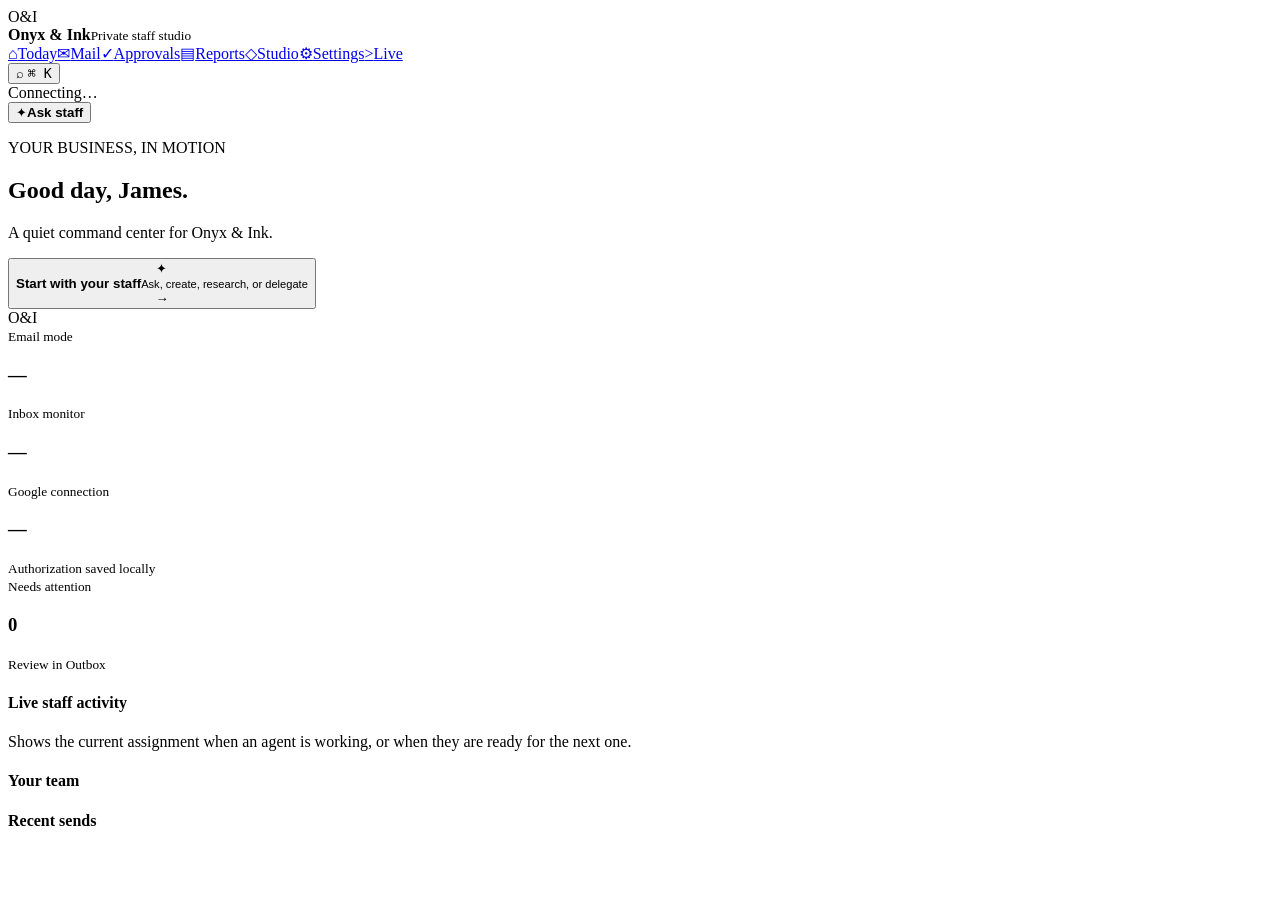
==== commit 6c711ccf: "Oct 27 staff builds: live terminal, OpenRouter/Gemini ladder, design tools, learning loop, vision, a" ====
--- a/dashboard/index.html
+++ b/dashboard/index.html
@@ -3,7 +3,7 @@
 <header class="topbar"><div class="topbarInner">
 <div class="brand"><div class="brandMark">O<span>&amp;</span>I</div><div><b>Onyx &amp; Ink</b><small>Private staff studio</small></div></div>
 <nav class="nav" aria-label="Primary navigation">
-<a href="/overview" data-nav="overview"><span class="navIcon">⌂</span><span>Today</span></a><a href="/inbox" data-nav="inbox"><span class="navIcon">✉</span><span>Mail</span><span class="bdg" id="unreadBadge" hidden></span></a><a href="/activity" data-nav="activity"><span class="navIcon">✓</span><span>Approvals</span><span class="bdg" id="actBadge" hidden></span></a><a href="/reports" data-nav="reports"><span class="navIcon">▤</span><span>Reports</span></a><a href="/files" data-nav="files"><span class="navIcon">◇</span><span>Studio</span></a><a href="/settings" data-nav="settings"><span class="navIcon">⚙</span><span>Settings</span></a>
+<a href="/overview" data-nav="overview"><span class="navIcon">⌂</span><span>Today</span></a><a href="/inbox" data-nav="inbox"><span class="navIcon">✉</span><span>Mail</span><span class="bdg" id="unreadBadge" hidden></span></a><a href="/activity" data-nav="activity"><span class="navIcon">✓</span><span>Approvals</span><span class="bdg" id="actBadge" hidden></span></a><a href="/reports" data-nav="reports"><span class="navIcon">▤</span><span>Reports</span></a><a href="/files" data-nav="files"><span class="navIcon">◇</span><span>Studio</span></a><a href="/settings" data-nav="settings"><span class="navIcon">⚙</span><span>Settings</span></a><a href="/live" data-nav="live"><span class="navIcon">&gt;</span><span>Live</span></a>
 </nav>
 <div class="topActions"><button id="openPalette" class="kbd" type="button" aria-label="Search and jump">⌕ <kbd>⌘ K</kbd></button><div class="connectionPill"><span class="liveDot"></span><span id="connection">Connecting…</span></div></div>
 </div></header>
@@ -32,7 +32,7 @@
 <section class="pg" data-page="reports" hidden><div class="head"><div><h2>Staff reports</h2><p class="mut">Every assignment has its own report inside a project.</p></div><button id="newReport" class="btn">New report</button></div><div class="projectToolbar"><label>Project <select id="reportProject" aria-label="Report project"></select></label><div class="newProject"><input id="newProjectName" maxlength="80" placeholder="New project name" aria-label="New project name"><button id="createProject" class="btn g">Create project</button><button id="deleteProject" class="btn danger">Delete project</button></div></div><p id="projectNotice" class="mut small">New agent reports save to the selected project.</p><details class="row" open><summary><b>Project overview and agent briefing</b></summary><p class="mut small">Every new dashboard and Telegram conversation receives this background, goals, desired outcomes, scope, and decisions.</p><textarea id="projectOverview" maxlength="20000" rows="12" aria-label="Project overview"></textarea><div class="buttons"><button id="saveProjectOverview" class="btn">Save overview</button></div></details><div class="sw" id="reportFilters"></div><div class="rep"><div id="reportList"></div><div class="reportViewer"><div id="reportMeta" class="reportMeta" hidden><div><b id="reportName"></b><small id="reportDates"></small></div><div class="buttons"><button id="downloadReport" class="btn g">Download PDF</button><button id="exportReport" class="btn">Export to Google Docs</button><a id="openGoogleReport" class="btn g" target="_blank" rel="noopener noreferrer" hidden>Open Google Doc</a></div></div><article id="reportBody" class="reportDocument"><p class="empty">Select a report.</p></article></div></div></section>
 
 <section class="pg" data-page="files" hidden><h2>Created files</h2><p class="mut">Reports and designs created in chat. Workspace documents are linked in the conversation.</p><div id="artifactList" class="grid g4"></div><h4>Recent agent actions</h4><div id="actionList"></div></section>
-<section class="pg settingsPage" data-page="settings" hidden><div class="pageIntro"><p class="eyebrow">CONTROL CENTER</p><h2>Settings</h2><p class="mut">Connections, automations, and preferences—kept private on this Windows PC.</p></div>
+<section class="pg" data-page="live" hidden><h2>Live terminal</h2><p class="mut">Commands Donald runs on this PC via SSH, as they run. Output updates about every 1.5 seconds.</p><div class="row"><div><b id="liveStatus">Idle</b><br><small id="liveCommand" class="mut"></small></div><div class="buttons"><button id="liveRefresh" class="btn g">Refresh now</button></div></div><div class="row"><input id="liveCommandInput" type="text" maxlength="2000" placeholder="Run a simple command on this PC, e.g. git status" style="flex:1"><button id="liveRun" class="btn g">Run</button></div><p class="mut small" id="liveWatcher"></p><p class="mut small" id="liveQueue"></p><pre id="liveOutput" style="white-space:pre-wrap;word-break:break-word;max-height:60vh;overflow:auto;background:#111;color:#eee;padding:12px;border-radius:8px;">No live session yet.</pre><p class="mut small">Secrets are never shown here. Commands that would print a secret are not run through this view.</p></section><section class="pg settingsPage" data-page="settings" hidden><div class="pageIntro"><p class="eyebrow">CONTROL CENTER</p><h2>Settings</h2><p class="mut">Connections, automations, and preferences—kept private on this Windows PC.</p></div>
 <div class="row"><div><b>Agent models and fallback</b><p id="modelRoutingStatus" class="mut small">Loading agent connections…</p><small>Agents use their assigned cloud model first, then available cloud backups. Images use compatible vision models; text-only models are skipped. OpenRouter free models are the final fallback.</small></div></div>
 <div class="row"><div><b>Cloud model connections</b><p class="mut small">Blank keys keep the existing connection. Gemini Pro stays unavailable unless paid use is explicitly configured; use a verified free Flash model for free-only operation.</p><label>Cerebras API key <input id="cerebrasKey" type="password" autocomplete="off" placeholder="Blank keeps current"></label><label>Cerebras model <input id="cerebrasModel" value="gpt-oss-120b"></label><label>Gemini API key <input id="geminiKey" type="password" autocomplete="off" placeholder="Blank keeps current"></label><label>Gemini model <input id="geminiModel" value="gemini-3.1-pro-preview"></label><label class="chk"><input id="geminiFree" type="checkbox"> I verified free API access for this Gemini model in my account</label><label>Mistral API key <input id="mistralKey" type="password" autocomplete="off" placeholder="Blank keeps current"></label><label>Mistral model <input id="mistralModel" value="codestral-latest"></label><label class="chk"><input id="mistralFree" type="checkbox"> I verified free API access for this Mistral model in my account</label><label>OpenRouter API key <input id="openrouterKey" type="password" autocomplete="off" placeholder="Final fallback key"></label><label>OpenRouter fallback model <input id="openrouterModel" value="openrouter/free"></label><p id="modelSettingsNotice" class="mut small"></p></div><button id="saveModelSettings" class="btn g">Save cloud models</button></div>
 <div class="row"><div><b>Dashboard inbox cleanup</b><br><small>Automatically hide older messages from this dashboard. Never deletes or archives Gmail mail. Hidden emails can be restored.</small></div><div class="buttons"><select id="cleanupDays" aria-label="Inbox cleanup"><option value="0">Never</option><option value="7">After 7 days</option><option value="30" selected>After 30 days</option><option value="90">After 90 days</option></select><button id="saveCleanup" class="btn g">Save cleanup</button></div></div>
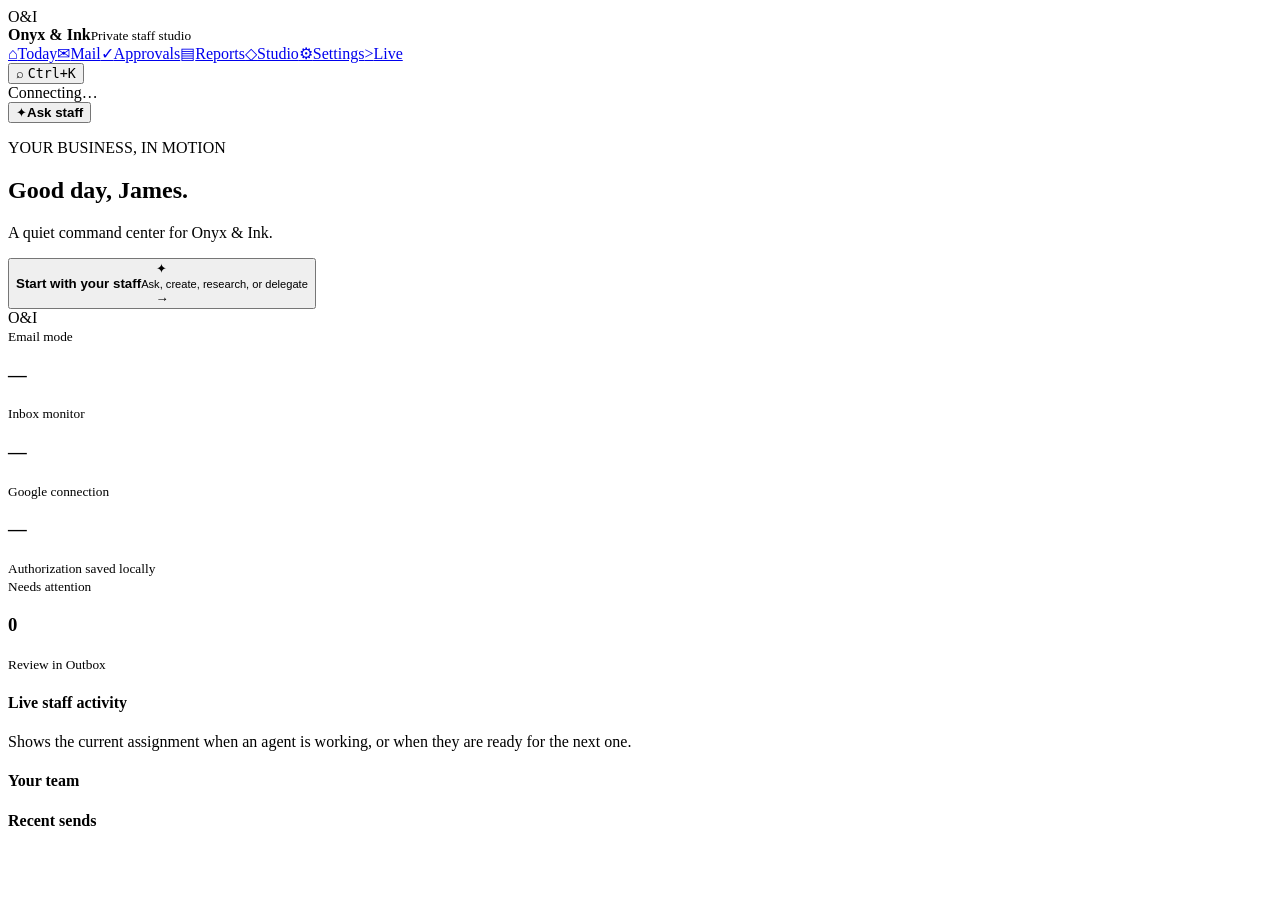
==== commit 8c180d75: "Dashboard: Midnight Graphite theme + danger Delete/Dismiss, Ctrl+K label" ====
--- a/dashboard/index.html
+++ b/dashboard/index.html
@@ -5,7 +5,7 @@
 <nav class="nav" aria-label="Primary navigation">
 <a href="/overview" data-nav="overview"><span class="navIcon">⌂</span><span>Today</span></a><a href="/inbox" data-nav="inbox"><span class="navIcon">✉</span><span>Mail</span><span class="bdg" id="unreadBadge" hidden></span></a><a href="/activity" data-nav="activity"><span class="navIcon">✓</span><span>Approvals</span><span class="bdg" id="actBadge" hidden></span></a><a href="/reports" data-nav="reports"><span class="navIcon">▤</span><span>Reports</span></a><a href="/files" data-nav="files"><span class="navIcon">◇</span><span>Studio</span></a><a href="/settings" data-nav="settings"><span class="navIcon">⚙</span><span>Settings</span></a><a href="/live" data-nav="live"><span class="navIcon">&gt;</span><span>Live</span></a>
 </nav>
-<div class="topActions"><button id="openPalette" class="kbd" type="button" aria-label="Search and jump">⌕ <kbd>⌘ K</kbd></button><div class="connectionPill"><span class="liveDot"></span><span id="connection">Connecting…</span></div></div>
+<div class="topActions"><button id="openPalette" class="kbd" type="button" aria-label="Search and jump">⌕ <kbd>Ctrl+K</kbd></button><div class="connectionPill"><span class="liveDot"></span><span id="connection">Connecting…</span></div></div>
 </div></header>
 
 <div class="ctr"><div class="toolbar"><div class="team" id="team"></div></div><button id="toggleChat" class="chatLaunch" aria-controls="chatPanel" aria-expanded="false"><span>✦</span><b>Ask staff</b></button>
@@ -18,7 +18,7 @@
 
 <section class="pg" data-page="inbox" hidden><div class="inbox"><div class="list"><div class="head"><b>Inbox</b><div class="buttons"><button id="composeMail" class="btn sm">New email</button><button id="refreshInbox" class="btn g sm">Refresh</button></div></div>
 <label class="lbl">Mailbox <select id="mailboxSelect"><option value="all">All inboxes</option></select></label><label class="lbl">Show <select id="inboxView"><option value="visible">Inbox</option><option value="hidden">Hidden from dashboard</option><option value="all">All dashboard messages</option></select></label><input id="inboxSearch" type="search" placeholder="Search loaded emails…" aria-label="Search emails"><div id="inboxNotice" role="status"></div><div id="inboxList"><p class="empty">Loading…</p></div><button id="moreInbox" class="btn g" hidden>Load more</button><p class="mut small">Cleanup hides older emails here only. Gmail keeps them.</p></div>
-<div id="reader" hidden><div class="readerTools"><button id="hideMail" class="btn g sm">Hide from dashboard</button><button id="deleteMail" class="btn g sm">Delete from Gmail</button><button id="closeReader" class="btn g sm">Close</button></div><h2 id="mailSubject"></h2><small id="mailMeta"></small><pre id="mailBody"></pre><p class="mut small" id="mailAttachments"></p>
+<div id="reader" hidden><div class="readerTools"><button id="hideMail" class="btn g sm">Hide from dashboard</button><button id="deleteMail" class="btn danger sm">Delete from Gmail</button><button id="closeReader" class="btn g sm">Close</button></div><h2 id="mailSubject"></h2><small id="mailMeta"></small><pre id="mailBody"></pre><p class="mut small" id="mailAttachments"></p>
 <div class="reply"><div class="bar">Reply as <select id="replySender"><option value="Owner">James — CEO</option><option value="Shared">Shared inbox</option><option value="Morgan">Morgan — COO</option><option value="Avery">Avery — Marketing</option><option value="Jordan">Jordan — IT</option><option value="Cameron">Cameron — Legal &amp; HR</option></select><span id="replyTo"></span></div>
 <div class="draftTag" id="draftTag" hidden><span id="draftTagText"></span><span class="tweaks"><button type="button" class="lnk" id="regen">Regenerate</button><button type="button" class="lnk" data-tweak="Make it shorter">Shorter</button><button type="button" class="lnk" data-tweak="Make it friendlier">Friendlier</button><button type="button" class="lnk" data-tweak="Make it more formal">More formal</button></span></div>
 <div class="attachmentPicker"><label class="btn g sm">Attach files <input id="replyFiles" type="file" multiple hidden></label><div id="replyFileList" class="attachmentList"></div></div><textarea id="replyBody" maxlength="20000" placeholder="Write your reply, or let an agent draft it…" aria-label="Reply message"></textarea>
@@ -26,7 +26,7 @@
 
 <section class="pg" data-page="activity" hidden><div class="head"><div><h2>Outbox</h2><p class="mut">Outside email waits here for approval. Important internal questions and staff updates send automatically. Unconfirmed mail is never resent automatically.</p></div><button id="checkDelivery" class="btn g">Check delivery</button></div>
 <h4>Awaiting approval <span class="bdg" id="draftBadge" hidden></span></h4><div id="approvals"></div>
-<h4>Needs attention</h4><div class="head"><p class="mut small" id="badHelp"></p><button id="dismissBad" class="btn g sm" hidden>Dismiss all</button></div><div id="attentionList"></div>
+<h4>Needs attention</h4><div class="head"><p class="mut small" id="badHelp"></p><button id="dismissBad" class="btn danger sm" hidden>Dismiss all</button></div><div id="attentionList"></div>
 <h4>Sent history</h4><div class="tableWrap"><table><thead><tr><th>When</th><th>From / to</th><th>Message</th><th>Status</th></tr></thead><tbody id="rows"></tbody></table></div></section>
 
 <section class="pg" data-page="reports" hidden><div class="head"><div><h2>Staff reports</h2><p class="mut">Every assignment has its own report inside a project.</p></div><button id="newReport" class="btn">New report</button></div><div class="projectToolbar"><label>Project <select id="reportProject" aria-label="Report project"></select></label><div class="newProject"><input id="newProjectName" maxlength="80" placeholder="New project name" aria-label="New project name"><button id="createProject" class="btn g">Create project</button><button id="deleteProject" class="btn danger">Delete project</button></div></div><p id="projectNotice" class="mut small">New agent reports save to the selected project.</p><details class="row" open><summary><b>Project overview and agent briefing</b></summary><p class="mut small">Every new dashboard and Telegram conversation receives this background, goals, desired outcomes, scope, and decisions.</p><textarea id="projectOverview" maxlength="20000" rows="12" aria-label="Project overview"></textarea><div class="buttons"><button id="saveProjectOverview" class="btn">Save overview</button></div></details><div class="sw" id="reportFilters"></div><div class="rep"><div id="reportList"></div><div class="reportViewer"><div id="reportMeta" class="reportMeta" hidden><div><b id="reportName"></b><small id="reportDates"></small></div><div class="buttons"><button id="downloadReport" class="btn g">Download PDF</button><button id="exportReport" class="btn">Export to Google Docs</button><a id="openGoogleReport" class="btn g" target="_blank" rel="noopener noreferrer" hidden>Open Google Doc</a></div></div><article id="reportBody" class="reportDocument"><p class="empty">Select a report.</p></article></div></div></section>
